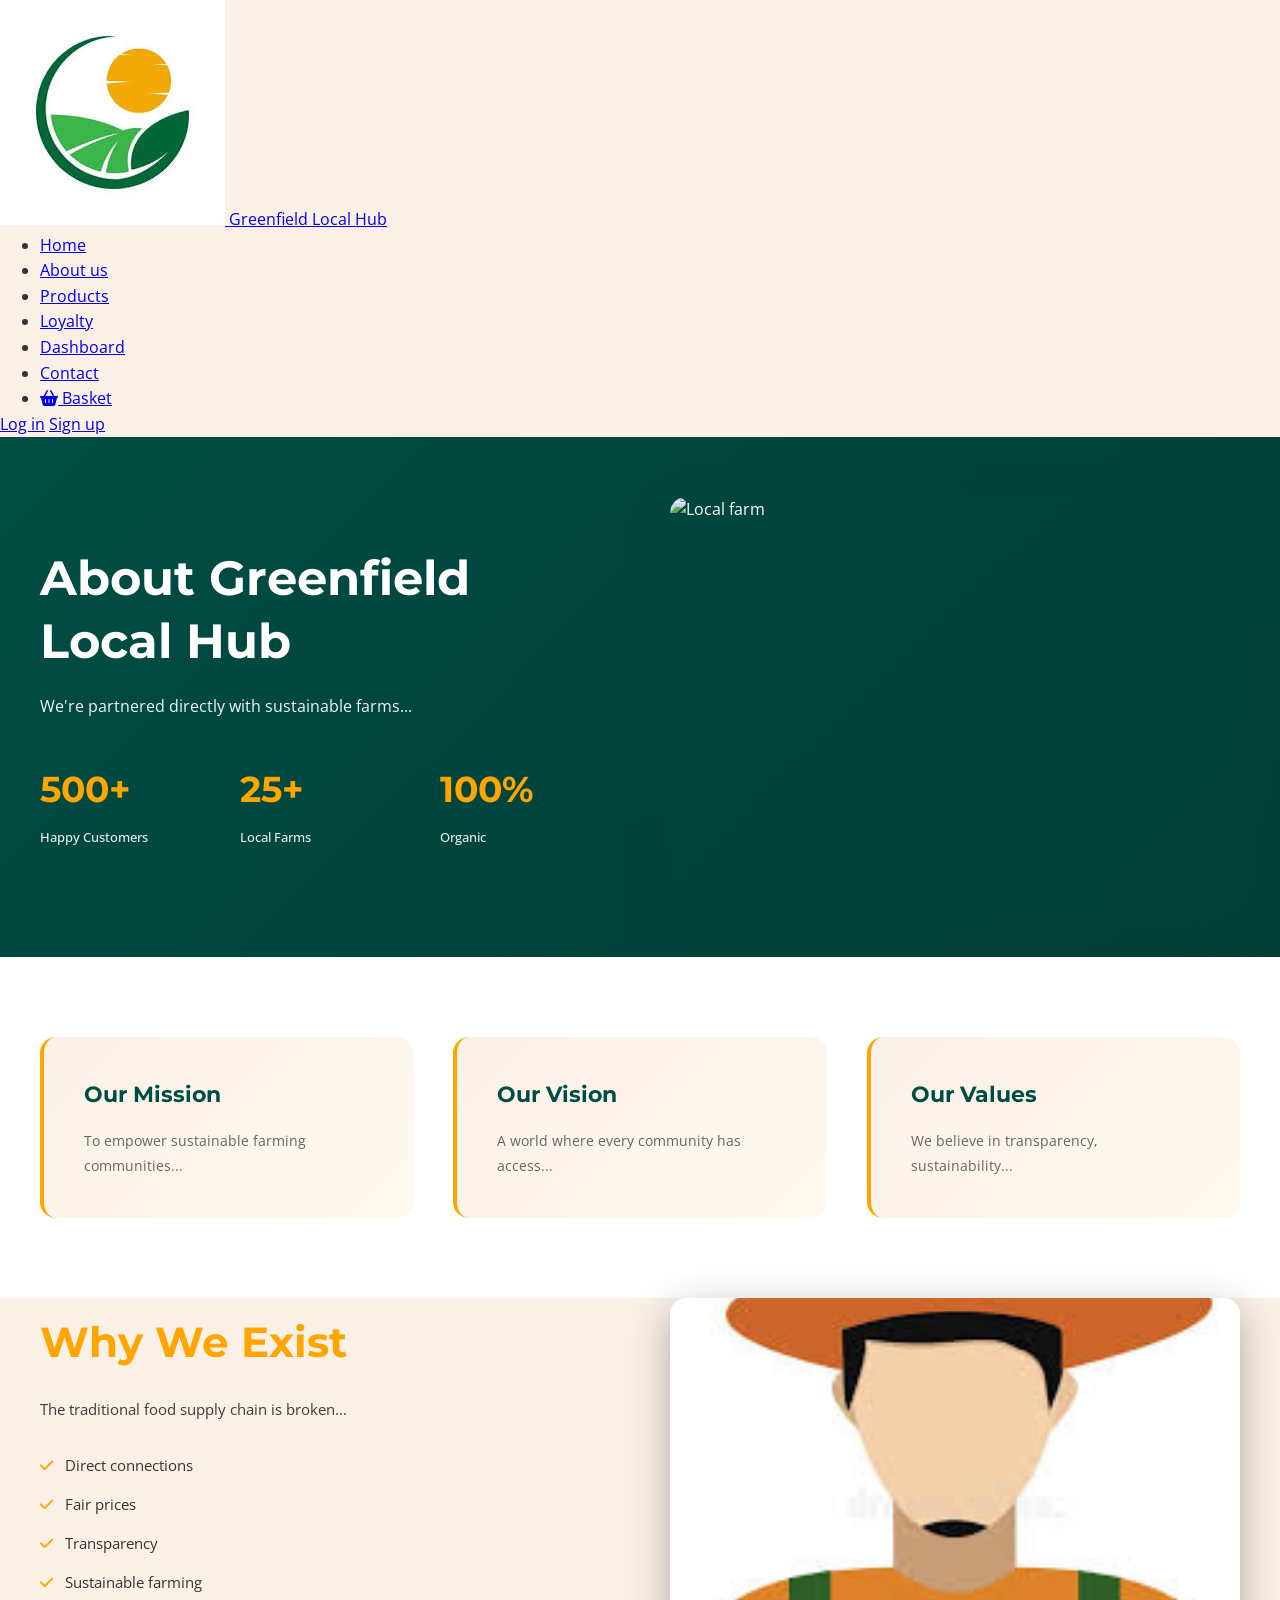
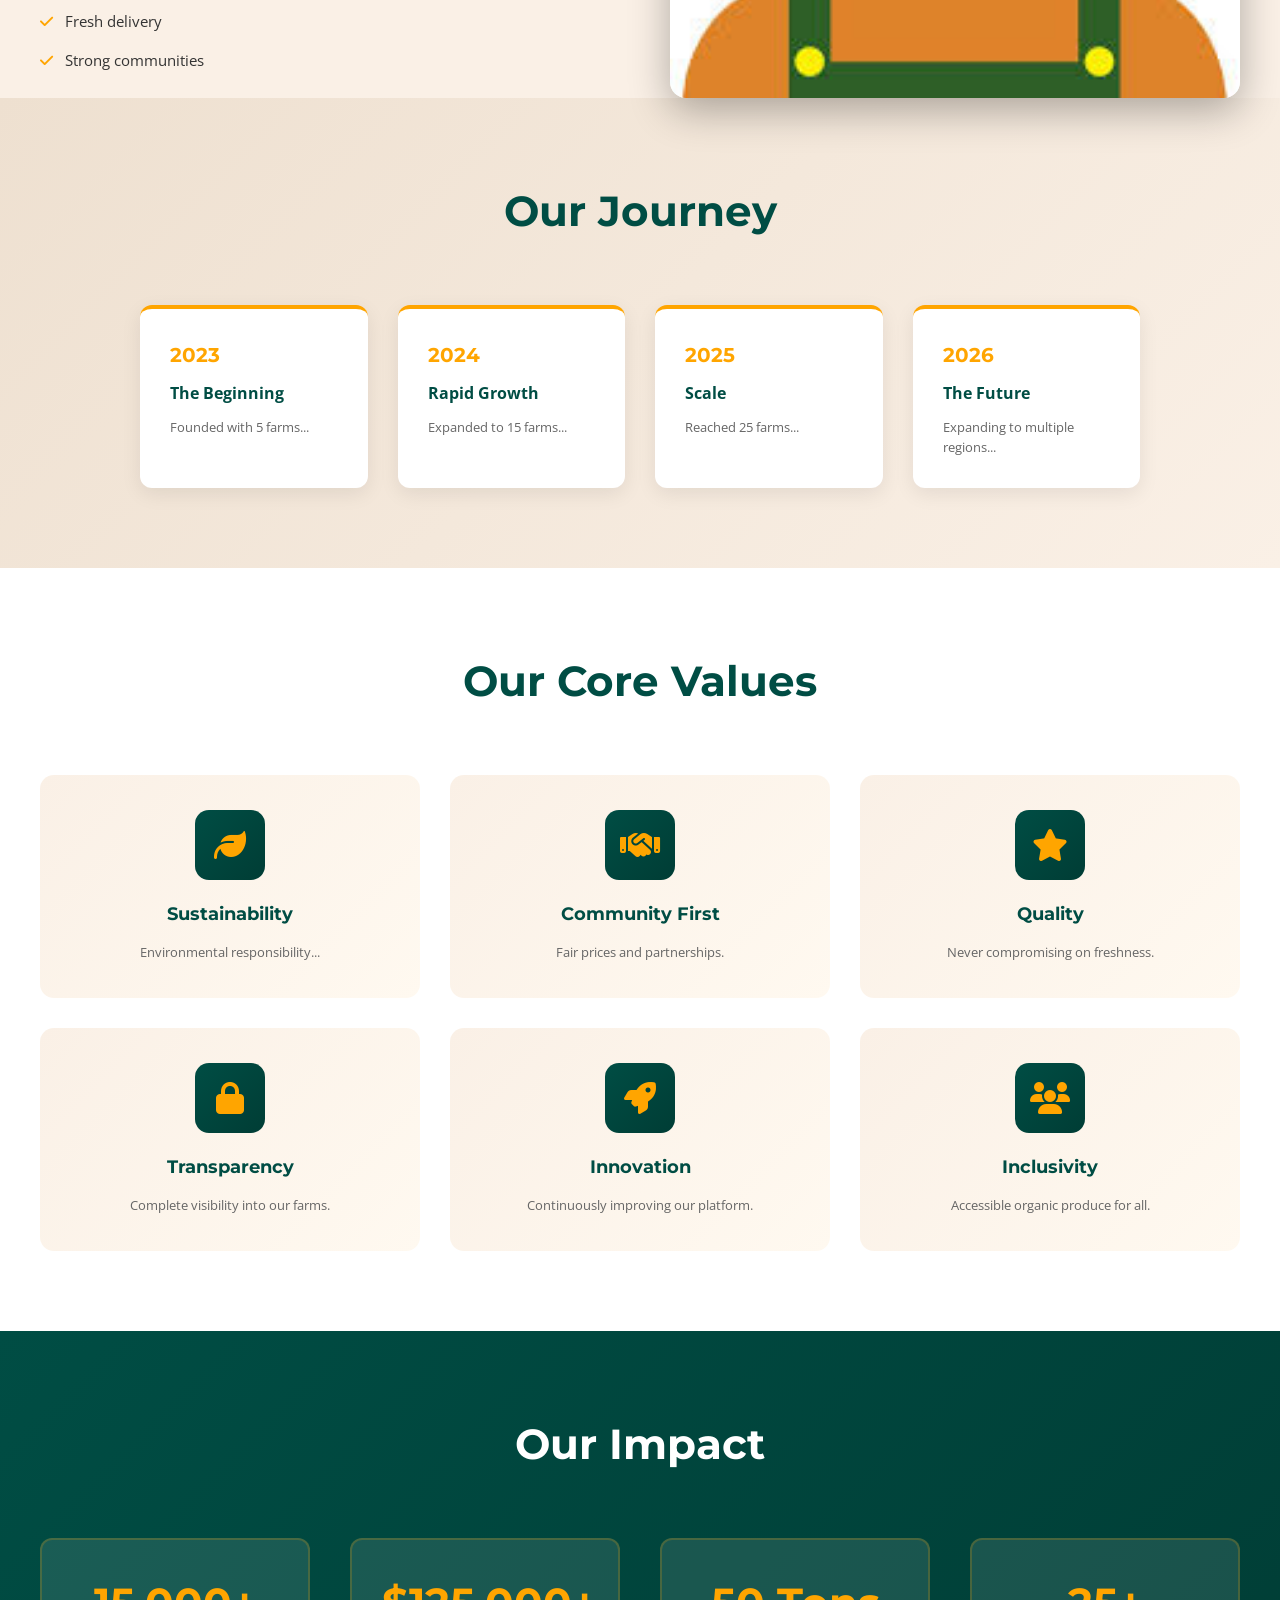
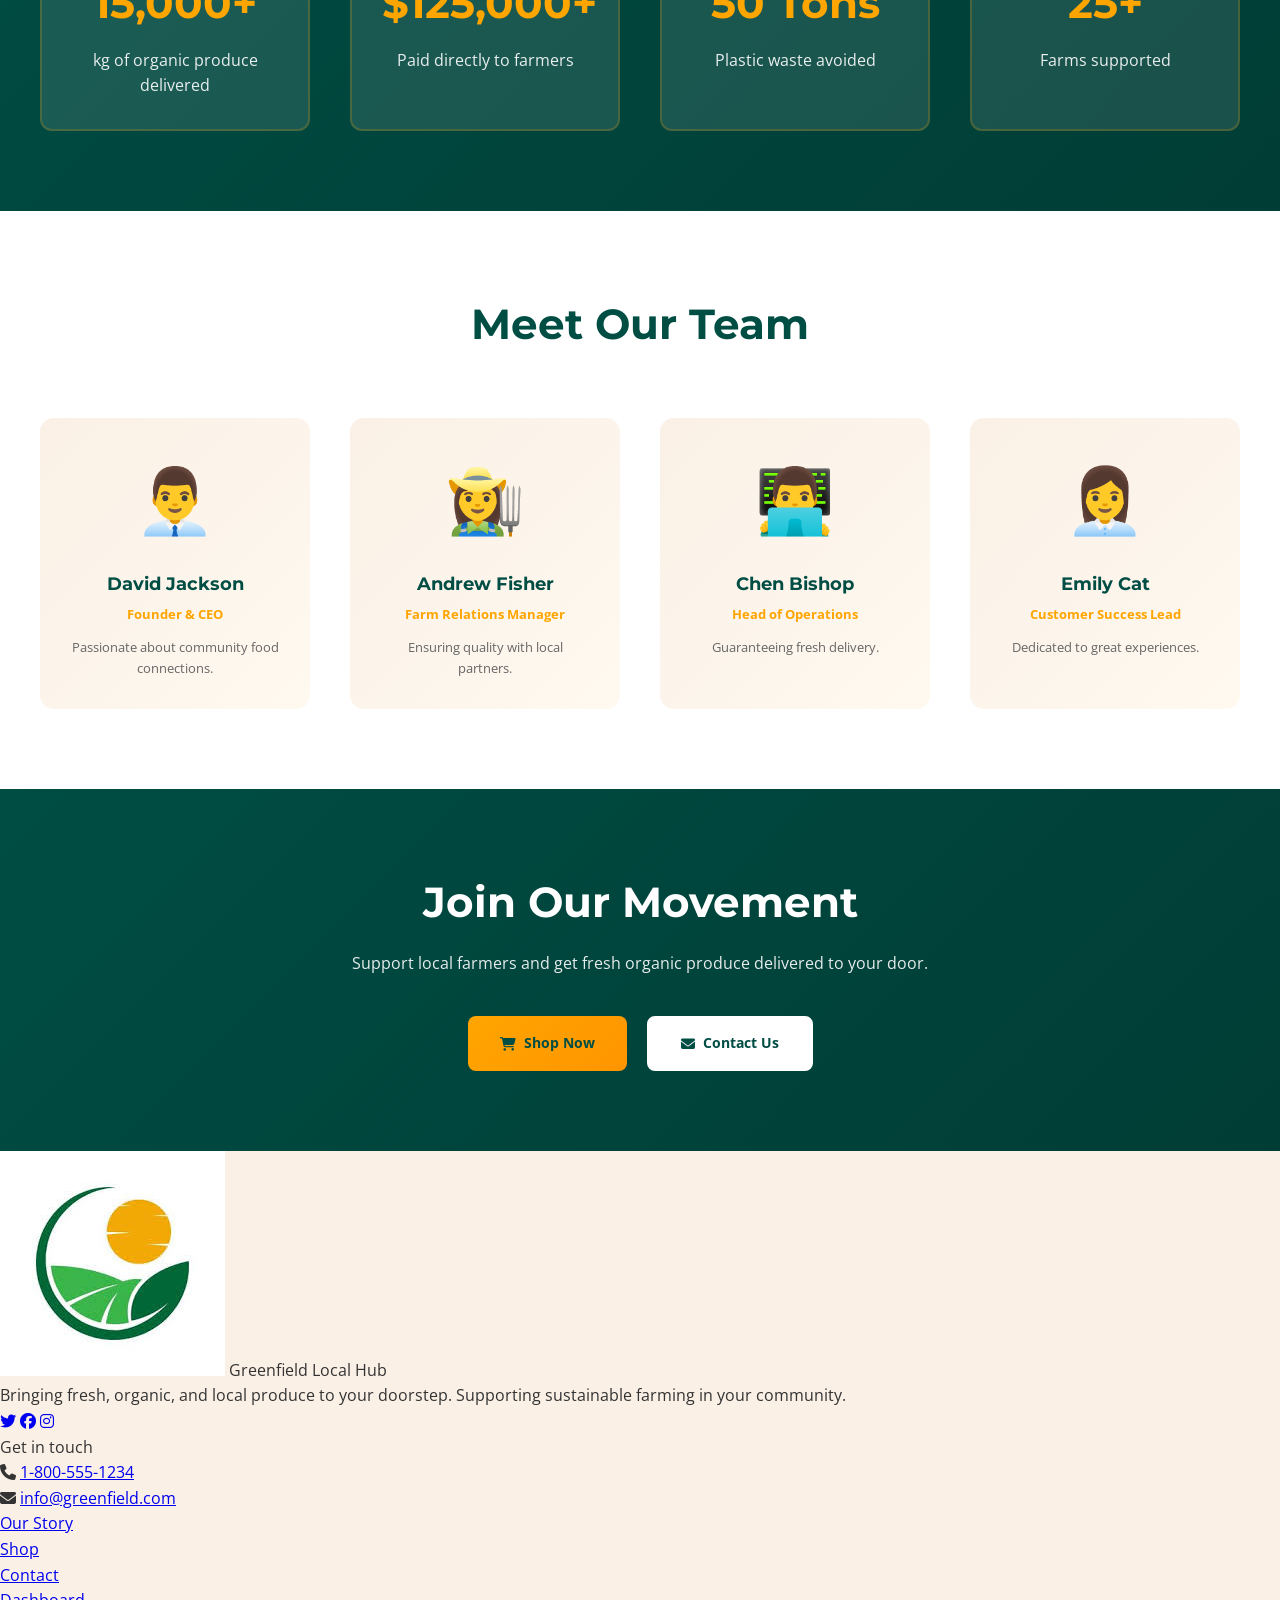
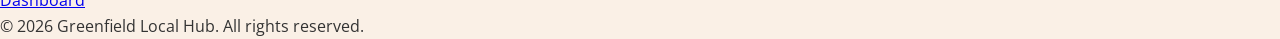
==== Greenfield/about.html @ 387bb8f7 "added comments" ====
<!DOCTYPE html>
<html lang="en">
<head>
  <meta charset="UTF-8">
  <meta name="viewport" content="width=device-width, initial-scale=1.0">
  <title>About Us - Greenfield Local Hub</title>
  <link href="https://fonts.googleapis.com/css2?family=Montserrat:wght@700&family=Open+Sans&display=swap" rel="stylesheet">
  <link rel="stylesheet" href="https://cdnjs.cloudflare.com/ajax/libs/font-awesome/6.5.0/css/all.min.css"/>
  <link rel="stylesheet" href="about.css">
</head>
<body>


<header class="gf-header-navbar">
  <a href="index.html" class="gf-header-home-link">
    <div class="gf-header-left">
      <img src="images.jpg" alt="Greenfield Local Hub Logo" class="gf-header-logo">
      <span class="gf-header-brand">Greenfield Local Hub</span>
    </div>
  </a>

  <nav class="gf-nav">
    <ul class="gf-header-links">
      <li><a href="index.html">Home</a></li>
      <li><a href="about.html" class="gf-active">About us</a></li>
      <li><a href="products.php">Products</a></li>
      <li><a href="loyalty.html">Loyalty</a></li>
      <li><a href="dashboard.php">Dashboard</a></li>
      <li><a href="contact.php">Contact</a></li>
      <li><a href="checkout.php"><i class="fas fa-shopping-basket"></i> Basket</a></li>
    </ul>
  </nav>

  <div class="gf-auth-box">
    <a href="login.php">Log in</a>
    <a href="register.php">Sign up</a>
  </div>
</header>

<main>

  
  <section class="gf-about-hero">
    <div class="gf-about-hero-container">

      <div class="gf-about-hero-left">
        <h1>About Greenfield Local Hub</h1>
        <p>We're partnered directly with sustainable farms...</p>

        <div class="gf-about-hero-stats">
          <div class="gf-about-stat">
            <h3>500+</h3>
            <p>Happy Customers</p>
          </div>

          <div class="gf-about-stat">
            <h3>25+</h3>
            <p>Local Farms</p>
          </div>

          <div class="gf-about-stat">
            <h3>100%</h3>
            <p>Organic</p>
          </div>
        </div>
      </div>

      <img src="farm-hero.jpg" alt="Local farm" class="gf-about-hero-img">
    </div>
  </section>

  
  <section class="gf-about-mvv-section">
    <div class="gf-about-mvv-container">

      <div class="gf-about-mvv-card">
        <h2>Our Mission</h2>
        <p>To empower sustainable farming communities...</p>
      </div>

      <div class="gf-about-mvv-card">
        <h2>Our Vision</h2>
        <p>A world where every community has access...</p>
      </div>

      <div class="gf-about-mvv-card">
        <h2>Our Values</h2>
        <p>We believe in transparency, sustainability...</p>
      </div>

    </div>
  </section>

  
  <section class="gf-about-why-section">
    <div class="gf-about-why-container">

      <div class="gf-about-why-left">
        <h2>Why We Exist</h2>
        <p>The traditional food supply chain is broken...</p>

        <ul class="gf-about-why-list">
          <li><i class="fas fa-check"></i> Direct connections</li>
          <li><i class="fas fa-check"></i> Fair prices</li>
          <li><i class="fas fa-check"></i> Transparency</li>
          <li><i class="fas fa-check"></i> Sustainable farming</li>
          <li><i class="fas fa-check"></i> Fresh delivery</li>
          <li><i class="fas fa-check"></i> Strong communities</li>
        </ul>
      </div>

      <img src="farmer.jpg" class="gf-about-why-img">
    </div>
  </section>

  
  <section class="gf-about-timeline-section">
    <div class="gf-about-timeline-container">
      <h2>Our Journey</h2>

      <div class="gf-about-timeline">
        <div class="gf-about-timeline-item">
          <span class="gf-about-year">2023</span>
          <h3>The Beginning</h3>
          <p>Founded with 5 farms...</p>
        </div>

        <div class="gf-about-timeline-item">
          <span class="gf-about-year">2024</span>
          <h3>Rapid Growth</h3>
          <p>Expanded to 15 farms...</p>
        </div>

        <div class="gf-about-timeline-item">
          <span class="gf-about-year">2025</span>
          <h3>Scale</h3>
          <p>Reached 25 farms...</p>
        </div>

        <div class="gf-about-timeline-item">
          <span class="gf-about-year">2026</span>
          <h3>The Future</h3>
          <p>Expanding to multiple regions...</p>
        </div>
      </div>
    </div>
  </section>

  
  <section class="gf-about-values-section">
    <div class="gf-about-values-container">
      <h2>Our Core Values</h2>

      <div class="gf-about-values-grid">

        <div class="gf-about-value-card">
          <i class="fas fa-leaf"></i>
          <h3>Sustainability</h3>
          <p>Environmental responsibility...</p>
        </div>

        <div class="gf-about-value-card">
          <i class="fas fa-handshake"></i>
          <h3>Community First</h3>
          <p>Fair prices and partnerships.</p>
        </div>

        <div class="gf-about-value-card">
          <i class="fas fa-star"></i>
          <h3>Quality</h3>
          <p>Never compromising on freshness.</p>
        </div>

        <div class="gf-about-value-card">
          <i class="fas fa-lock"></i>
          <h3>Transparency</h3>
          <p>Complete visibility into our farms.</p>
        </div>

        <div class="gf-about-value-card">
          <i class="fas fa-rocket"></i>
          <h3>Innovation</h3>
          <p>Continuously improving our platform.</p>
        </div>

        <div class="gf-about-value-card">
          <i class="fas fa-users"></i>
          <h3>Inclusivity</h3>
          <p>Accessible organic produce for all.</p>
        </div>

      </div>
    </div>
  </section>

  
  <section class="gf-about-impact-section">
    <div class="gf-about-impact-container">
      <h2>Our Impact</h2>

      <div class="gf-about-impact-grid">

        <div class="gf-about-impact-card">
          <div class="gf-about-impact-number">15,000+</div>
          <p>kg of organic produce delivered</p>
        </div>

        <div class="gf-about-impact-card">
          <div class="gf-about-impact-number">$125,000+</div>
          <p>Paid directly to farmers</p>
        </div>

        <div class="gf-about-impact-card">
          <div class="gf-about-impact-number">50 Tons</div>
          <p>Plastic waste avoided</p>
        </div>

        <div class="gf-about-impact-card">
          <div class="gf-about-impact-number">25+</div>
          <p>Farms supported</p>
        </div>

      </div>
    </div>
  </section>

  
  <section class="gf-about-team-section">
    <div class="gf-about-team-container">
      <h2>Meet Our Team</h2>

      <div class="gf-about-team-grid">

        <div class="gf-about-team-member">
          <div class="gf-about-avatar">👨‍💼</div>
          <h3>David Jackson</h3>
          <p class="gf-about-role">Founder & CEO</p>
          <p class="gf-about-bio">Passionate about community food connections.</p>
        </div>

        <div class="gf-about-team-member">
          <div class="gf-about-avatar">👩‍🌾</div>
          <h3>Andrew Fisher</h3>
          <p class="gf-about-role">Farm Relations Manager</p>
          <p class="gf-about-bio">Ensuring quality with local partners.</p>
        </div>

        <div class="gf-about-team-member">
          <div class="gf-about-avatar">👨‍💻</div>
          <h3>Chen Bishop</h3>
          <p class="gf-about-role">Head of Operations</p>
          <p class="gf-about-bio">Guaranteeing fresh delivery.</p>
        </div>

        <div class="gf-about-team-member">
          <div class="gf-about-avatar">👩‍💼</div>
          <h3>Emily Cat</h3>
          <p class="gf-about-role">Customer Success Lead</p>
          <p class="gf-about-bio">Dedicated to great experiences.</p>
        </div>

      </div>
    </div>
  </section>

  
  <section class="gf-about-cta-section">
    <div class="gf-about-cta-container">
      <h2>Join Our Movement</h2>
      <p>Support local farmers and get fresh organic produce delivered to your door.</p>

      <div class="gf-about-cta-buttons">
        <a href="products.php" class="btn btn-primary">
          <i class="fas fa-shopping-cart"></i> Shop Now
        </a>

        <a href="contact.php" class="btn btn-secondary">
          <i class="fas fa-envelope"></i> Contact Us
        </a>
      </div>
    </div>
  </section>
</main>

    <footer class="gf-footer">
      <div class="gf-footer-main">
        <div class="gf-footer-logo-col">
          <img src="images.jpg" alt="Greenfield Logo" class="gf-footer-logo">
          <span class="gf-footer-brand">Greenfield Local Hub</span>
        </div>
        <div class="gf-footer-info">
          <p class="gf-footer-desc">Bringing fresh, organic, and local produce to your doorstep. Supporting sustainable farming in your community.</p>
          <div class="gf-footer-social">
            <a href="#" title="Follow on Twitter"><i class="fab fa-twitter"></i></a>
            <a href="#" title="Like on Facebook"><i class="fab fa-facebook"></i></a>
            <a href="#" title="Follow on Instagram"><i class="fab fa-instagram"></i></a>
          </div>
        </div>
        <div class="gf-footer-mid-col">
          <div class="gf-contact-title">Get in touch</div>
          <div class="gf-contact-row"><i class="fas fa-phone"></i> <a class="gf-footer-link" href="tel:18005551234">1-800-555-1234</a></div>
          <div class="gf-contact-row"><i class="fas fa-envelope"></i> <a class="gf-footer-link" href="mailto:info@greenfield.com">info@greenfield.com</a></div>
        </div>
        <div class="gf-footer-col">
          <ul>
            <li><a href="about.html">Our Story</a></li>
            <li><a href="products.html">Shop</a></li>
            <li><a href="contact.html">Contact</a></li>
            <li><a href="dashboard.html">Dashboard</a></li>
          </ul>
        </div>
      </div>
      <div class="gf-footer-bar">
        &copy; 2026 Greenfield Local Hub. All rights reserved.
      </div>
    </footer>
  </main>
</body>
</html>
---- Greenfield/about.css ----
/* Main About Page color variables */
:root {
  --gf-about-primary: #004D44;
  --gf-about-secondary: #FFA500;
  --gf-about-light: #FAF0E6;
  --gf-about-border: #E8E8E8;
  --gf-about-text: #333;
  --gf-about-text-light: #666;
  --gf-about-transition: 0.3s ease;
}

/* Global reset for spacing + box model */
* {
  margin: 0;
  padding: 0;
  box-sizing: border-box;
}

/* Base body styling for About page */
body {
  font-family: 'Open Sans', sans-serif;
  background: var(--gf-about-light);
  color: var(--gf-about-text);
  line-height: 1.6;
}

/* Global header (kept original, not renamed) */
.header-navbar {
  background: var(--gf-about-light);
  display: flex;
  align-items: center;
  justify-content: space-between;
  padding: 12px 36px;
  font-size: 1em;
  position: sticky;
  top: 0;
  z-index: 1030;
  box-shadow: 0 1.5px 9px 0 rgba(0,0,0,0.06);
  min-height: 60px;
}

.header-left {
  display: flex;
  align-items: center;
  gap: 10px;
}

.header-logo {
  height: 32px;
  width: auto;
  flex-shrink: 0;
}

.header-brand {
  font-size: 0.95em;
  font-weight: 600;
  color: var(--gf-about-primary);
  letter-spacing: -0.5px;
  white-space: nowrap;
}

.header-home-link {
  text-decoration: none;
  display: flex;
  align-items: center;
  gap: 10px;
  flex-shrink: 0;
}

.header-home-link:focus {
  outline: 2px solid #fbae17;
}

nav {
  flex: 1;
  margin: 0 40px;
}

.header-links {
  display: flex;
  justify-content: center;
  gap: 30px;
  margin: 0;
  padding: 0;
  list-style: none;
  flex-wrap: nowrap;
}

.header-links li {
  white-space: nowrap;
}

.header-links a {
  color: var(--gf-about-primary);
  text-decoration: none;
  font-weight: 400;
  font-size: 0.9em;
  padding: 3px 0;
  transition: color 0.15s;
}

.header-links a:hover,
.header-links a:focus {
  color: #007960;
}

.header-links a.active {
  font-weight: 500;
  color: #006c58;
}

.header-auth {
  display: flex;
  gap: 25px;
  flex-shrink: 0;
  align-items: center;
}

.header-auth a {
  color: var(--gf-about-primary);
  text-decoration: none;
  font-weight: 400;
  font-size: 0.9em;
  transition: color 0.18s;
  white-space: nowrap;
}

.header-auth a:hover,
.header-auth a:focus {
  color: #007960;
}

/* Header responsive adjustments */
@media (max-width: 1100px) {
  nav {
    margin: 0 20px;
  }
  .header-links {
    gap: 20px;
  }
}

@media (max-width: 900px) {
  .header-navbar {
    flex-wrap: wrap;
    padding: 12px 20px;
  }
  .header-home-link {
    order: 1;
    flex: 0 0 auto;
  }
  nav {
    order: 3;
    flex: 0 0 100%;
    margin: 12px 0;
  }
  .header-links {
    justify-content: flex-start;
    gap: 15px;
  }
  .header-auth {
    order: 2;
    flex: 1;
    justify-content: flex-end;
  }
}

@media (max-width: 650px) {
  .header-navbar {
    padding: 10px 15px;
  }
  .header-brand {
    font-size: 0.85em;
  }
  .header-links {
    gap: 10px;
    font-size: 0.85em;
  }
  .header-auth {
    gap: 12px;
    font-size: 0.85em;
  }
}

/* Hero section layout + intro content */
.gf-about-hero {
  background: linear-gradient(135deg, var(--gf-about-primary), #003d35);
  color: white;
  padding: 60px 40px;
}

/* Hero grid with text + image */
.gf-about-hero-container {
  max-width: 1400px;
  margin: 0 auto;
  display: grid;
  grid-template-columns: 1fr 1fr;
  gap: 60px;
  align-items: center;
}

/* Hero title styling */
.gf-about-hero-left h1 {
  font-family: 'Montserrat', sans-serif;
  font-size: 48px;
  font-weight: 700;
  margin-bottom: 20px;
  line-height: 1.3;
}

/* Hero description text */
.gf-about-hero-left > p {
  font-size: 16px;
  opacity: 0.95;
  margin-bottom: 40px;
  line-height: 1.8;
}

/* Stats grid under hero text */
.gf-about-hero-stats {
  display: grid;
  grid-template-columns: repeat(3, 1fr);
  gap: 30px;
}

/* Individual stat number */
.gf-about-stat h3 {
  font-family: 'Montserrat', sans-serif;
  font-size: 36px;
  font-weight: 700;
  color: var(--gf-about-secondary);
  margin-bottom: 8px;
}

/* Individual stat label */
.gf-about-stat p {
  font-size: 13px;
  opacity: 0.9;
  margin: 0;
  font-weight: 500;
}

/* Hero image styling */
.gf-about-hero-img {
  width: 100%;
  height: 400px;
  object-fit: cover;
  border-radius: 16px;
  box-shadow: 0 12px 40px rgba(0, 77, 68, 0.25);
}

/* MVV (Mission / Vision / Values) section wrapper */
.gf-about-mvv-section {
  background: white;
  padding: 80px 40px;
}

/* MVV responsive grid */
.gf-about-mvv-container {
  max-width: 1200px;
  margin: 0 auto;
  display: grid;
  grid-template-columns: repeat(auto-fit, minmax(320px, 1fr));
  gap: 40px;
}

/* MVV card styling */
.gf-about-mvv-card {
  background: linear-gradient(135deg, var(--gf-about-light), #FFF9F0);
  padding: 40px;
  border-radius: 16px;
  border-left: 4px solid var(--gf-about-secondary);
  transition: all var(--gf-about-transition);
}

/* MVV hover elevation */
.gf-about-mvv-card:hover {
  transform: translateY(-8px);
  box-shadow: 0 12px 32px rgba(0, 77, 68, 0.1);
}

/* MVV icon styling */
.gf-about-mvv-card i {
  font-size: 28px;
  color: var(--gf-about-primary);
  background: linear-gradient(135deg, var(--gf-about-primary), #003d35);
  width: 60px;
  height: 60px;
  border-radius: 12px;
  display: flex;
  align-items: center;
  justify-content: center;
  color: var(--gf-about-secondary);
  margin-bottom: 20px;
}

/* MVV card title */
.gf-about-mvv-card h2 {
  font-family: 'Montserrat', sans-serif;
  font-size: 22px;
  font-weight: 700;
  color: var(--gf-about-primary);
  margin-bottom: 15px;
}

/* MVV card text */
.gf-about-mvv-card p {
  font-size: 14px;
  color: var(--gf-about-text-light);
  line-height: 1.8;
  margin: 0;
}
/* Why section layout container */
.gf-about-why-container {
  max-width: 1200px;
  margin: 0 auto;
  display: grid;
  grid-template-columns: 1fr 1fr;
  gap: 60px;
  align-items: center;
}

/* Why section title styling */
.gf-about-why-left h2 {
  font-family: 'Montserrat', sans-serif;
  font-size: 42px;
  font-weight: 700;
  color: var(--gf-about-secondary);
  margin-bottom: 20px;
}

/* Why section intro paragraph */
.gf-about-why-left > p {
  font-size: 15px;
  line-height: 1.8;
  margin-bottom: 30px;
  opacity: 0.95;
}

/* Why section bullet list wrapper */
.gf-about-why-list {
  list-style: none;
  margin: 0;
  padding: 0;
}

/* Individual bullet row */
.gf-about-why-list li {
  font-size: 15px;
  margin-bottom: 15px;
  display: flex;
  align-items: center;
  gap: 12px;
}

/* Checkmark icon styling */
.gf-about-why-list i {
  color: var(--gf-about-secondary);
  font-weight: 700;
  flex-shrink: 0;
}

/* Why section image */
.gf-about-why-img {
  width: 100%;
  height: 400px;
  object-fit: cover;
  border-radius: 16px;
  box-shadow: 0 12px 40px rgba(0, 0, 0, 0.3);
}

/* Timeline section background + spacing */
.gf-about-timeline-section {
  background: linear-gradient(135deg, #EEE0D0, var(--gf-about-light));
  padding: 80px 40px;
}

/* Timeline container width + centering */
.gf-about-timeline-container {
  max-width: 1000px;
  margin: 0 auto;
}

/* Timeline section title */
.gf-about-timeline-container h2 {
  font-family: 'Montserrat', sans-serif;
  font-size: 42px;
  font-weight: 700;
  color: var(--gf-about-primary);
  text-align: center;
  margin-bottom: 60px;
}

/* Timeline grid layout */
.gf-about-timeline {
  display: grid;
  grid-template-columns: repeat(auto-fit, minmax(220px, 1fr));
  gap: 30px;
}

/* Individual timeline card */
.gf-about-timeline-item {
  background: white;
  padding: 30px;
  border-radius: 12px;
  box-shadow: 0 6px 20px rgba(0, 0, 0, 0.08);
  border-top: 4px solid var(--gf-about-secondary);
  transition: transform var(--gf-about-transition);
}

/* Timeline hover lift */
.gf-about-timeline-item:hover {
  transform: translateY(-5px);
}

/* Year label styling */
.gf-about-year {
  font-family: 'Montserrat', sans-serif;
  font-size: 20px;
  font-weight: 700;
  color: var(--gf-about-secondary);
}

/* Timeline card title */
.gf-about-timeline-item h3 {
  color: var(--gf-about-primary);
  margin: 10px 0;
  font-size: 16px;
}

/* Timeline card description */
.gf-about-timeline-item p {
  color: var(--gf-about-text-light);
  font-size: 13px;
  margin: 0;
}

/* Core values section wrapper */
.gf-about-values-section {
  background: white;
  padding: 80px 40px;
}

/* Core values container width */
.gf-about-values-container {
  max-width: 1200px;
  margin: 0 auto;
}

/* Core values section title */
.gf-about-values-container h2 {
  font-family: 'Montserrat', sans-serif;
  font-size: 42px;
  font-weight: 700;
  color: var(--gf-about-primary);
  text-align: center;
  margin-bottom: 60px;
}

/* Values grid layout */
.gf-about-values-grid {
  display: grid;
  grid-template-columns: repeat(auto-fit, minmax(300px, 1fr));
  gap: 30px;
}

/* Individual value card */
.gf-about-value-card {
  background: linear-gradient(135deg, var(--gf-about-light), #FFF9F0);
  padding: 35px 30px;
  border-radius: 14px;
  text-align: center;
  transition: all var(--gf-about-transition);
}

/* Value card hover elevation */
.gf-about-value-card:hover {
  transform: translateY(-8px);
  box-shadow: 0 12px 32px rgba(0, 77, 68, 0.15);
}

/* Value card icon */
.gf-about-value-card i {
  font-size: 32px;
  color: var(--gf-about-primary);
  background: linear-gradient(135deg, var(--gf-about-primary), #003d35);
  width: 70px;
  height: 70px;
  border-radius: 14px;
  display: flex;
  align-items: center;
  justify-content: center;
  color: var(--gf-about-secondary);
  margin: 0 auto 20px;
}

/* Value card title */
.gf-about-value-card h3 {
  font-family: 'Montserrat', sans-serif;
  font-size: 18px;
  font-weight: 700;
  color: var(--gf-about-primary);
  margin-bottom: 12px;
}

/* Value card description */
.gf-about-value-card p {
  font-size: 13px;
  color: var(--gf-about-text-light);
  line-height: 1.7;
}

/* Impact section background + layout */
.gf-about-impact-section {
  background: linear-gradient(135deg, var(--gf-about-primary), #003d35);
  color: white;
  padding: 80px 40px;
  text-align: center;
}

/* Impact container width */
.gf-about-impact-container {
  max-width: 1200px;
  margin: 0 auto;
}

/* Impact section title */
.gf-about-impact-container h2 {
  font-family: 'Montserrat', sans-serif;
  font-size: 42px;
  font-weight: 700;
  margin-bottom: 60px;
}

/* Impact stats grid */
.gf-about-impact-grid {
  display: grid;
  grid-template-columns: repeat(auto-fit, minmax(250px, 1fr));
  gap: 40px;
}

/* Individual impact card */
.gf-about-impact-card {
  padding: 30px;
  background: rgba(255, 255, 255, 0.1);
  border-radius: 12px;
  border: 2px solid rgba(255, 165, 0, 0.2);
  transition: all var(--gf-about-transition);
}

/* Impact card hover effect */
.gf-about-impact-card:hover {
  background: rgba(255, 255, 255, 0.15);
  transform: translateY(-5px);
}

/* Impact number styling */
.gf-about-impact-number {
  font-family: 'Montserrat', sans-serif;
  font-size: 42px;
  font-weight: 700;
  color: var(--gf-about-secondary);
  margin-bottom: 10px;
}

/* Impact card description */
.gf-about-impact-card p {
  margin: 0;
  opacity: 0.9;
}

/* Team section wrapper */
.gf-about-team-section {
  background: white;
  padding: 80px 40px;
}

/* Team container width */
.gf-about-team-container {
  max-width: 1200px;
  margin: 0 auto;
}

/* Team section title */
.gf-about-team-container h2 {
  font-family: 'Montserrat', sans-serif;
  font-size: 42px;
  font-weight: 700;
  color: var(--gf-about-primary);
  text-align: center;
  margin-bottom: 60px;
}

/* Team grid layout */
.gf-about-team-grid {
  display: grid;
  grid-template-columns: repeat(auto-fit, minmax(250px, 1fr));
  gap: 40px;
}

/* Individual team member card */
.gf-about-team-member {
  background: linear-gradient(135deg, var(--gf-about-light), #FFF9F0);
  padding: 30px;
  border-radius: 14px;
  text-align: center;
  transition: all var(--gf-about-transition);
}

/* Team card hover elevation */
.gf-about-team-member:hover {
  transform: translateY(-8px);
  box-shadow: 0 12px 32px rgba(0, 77, 68, 0.15);
}

/* Team avatar icon */
.gf-about-avatar {
  font-size: 64px;
  margin-bottom: 20px;
}

/* Team member name */
.gf-about-team-member h3 {
  font-family: 'Montserrat', sans-serif;
  font-size: 18px;
  font-weight: 700;
  color: var(--gf-about-primary);
  margin-bottom: 5px;
}

/* Team role label */
.gf-about-role {
  font-size: 13px;
  color: var(--gf-about-secondary);
  font-weight: 700;
  margin-bottom: 12px;
}

/* Team bio text */
.gf-about-bio {
  font-size: 13px;
  color: var(--gf-about-text-light);
  line-height: 1.6;
}
/* CTA section background + spacing */
.gf-about-cta-section {
  background: linear-gradient(135deg, var(--gf-about-primary), #003d35);
  color: white;
  padding: 80px 40px;
  text-align: center;
}

/* CTA container width + centering */
.gf-about-cta-container {
  max-width: 800px;
  margin: 0 auto;
}

/* CTA title styling */
.gf-about-cta-container h2 {
  font-family: 'Montserrat', sans-serif;
  font-size: 42px;
  font-weight: 700;
  margin-bottom: 15px;
}

/* CTA description text */
.gf-about-cta-container p {
  font-size: 16px;
  margin-bottom: 40px;
  opacity: 0.9;
}

/* CTA button layout */
.gf-about-cta-buttons {
  display: flex;
  gap: 20px;
  justify-content: center;
  flex-wrap: wrap;
}

/* Base button styling */
.btn {
  padding: 14px 32px;
  border-radius: 8px;
  font-weight: 700;
  text-decoration: none;
  border: none;
  cursor: pointer;
  font-size: 14px;
  display: inline-flex;
  align-items: center;
  gap: 8px;
  transition: all var(--gf-about-transition);
}

/* Primary CTA button */
.btn-primary {
  background: linear-gradient(135deg, var(--gf-about-secondary), #FF9500);
  color: var(--gf-about-primary);
}

/* Primary button hover lift */
.btn-primary:hover {
  transform: translateY(-3px);
  box-shadow: 0 6px 20px rgba(255, 165, 0, 0.3);
}

/* Secondary CTA button */
.btn-secondary {
  background: white;
  color: var(--gf-about-primary);
  border: 2px solid white;
}

/* Secondary button hover fade */
.btn-secondary:hover {
  background: rgba(255, 255, 255, 0.1);
  transform: translateY(-3px);
}

/* ===== FOOTER (GLOBAL — UNCHANGED) ===== */
/* Footer background + text color */
.footer {
  background: var(--gf-about-primary);
  color: #fff;
}

/* Footer main layout */
.footer-main {
  display: flex;
  justify-content: space-between;
  align-items: flex-start;
  padding: 20px 5vw 10px 5vw;
  gap: 22px;
  flex-wrap: wrap;
}

/* Footer logo + brand block */
.logo-col {
  display: flex;
  align-items: flex-start;
  gap: 13px;
  min-width: 190px;
  max-width: 290px;
}

/* Footer logo image */
.footer-logo {
  height: 32px;
  margin-top: 2px;
  flex-shrink: 0;
}

/* Footer brand text */
.footer-brand {
  display: block;
  font-weight: bold;
  font-size: 1.05em;
  margin-bottom: 2px;
  color: #fff;
}

/* Footer info text wrapper */
.footer-info {
  flex: 1;
}

/* Footer description text */
.footer-desc {
  margin: 0 0 7px 0;
  color: #fff;
  font-size: 0.97em;
  line-height: 1.5;
}

/* Social icon row */
.footer-social {
  display: flex;
  gap: 10px;
  margin-top: 6px;
}

/* Social icon buttons */
.footer-social a {
  display: flex;
  align-items: center;
  justify-content: center;
  width: 29px;
  height: 29px;
  background: #222;
  color: #fff;
  border-radius: 6px;
  font-size: 1.1em;
  transition: background 0.2s, color 0.2s;
  text-decoration: none;
}

/* Social icon hover color */
.footer-social a:hover,
.footer-social a:focus {
  background: var(--gf-about-secondary);
  color: var(--gf-about-primary);
}

/* Footer link groups */
.footer-links-group {
  display: flex;
  gap: 19px;
}

/* Footer list reset */
.footer-col ul {
  list-style: none;
  padding: 0;
  margin: 0;
}

/* Footer list spacing */
.footer-col ul li {
  margin-bottom: 4px;
}

/* Footer link styling */
.footer-col ul a {
  color: #fff;
  text-decoration: none;
  font-size: 0.97em;
  padding: 2.5px 0;
  transition: color 0.15s;
  display: inline-block;
}

/* Footer link hover highlight */
.footer-col ul a.active,
.footer-col ul a:hover,
.footer-col ul a:focus {
  color: var(--gf-about-secondary);
  font-weight: 600;
}

/* Middle column width */
.mid-col {
  min-width: 180px;
  max-width: 240px;
  margin-left: 18px;
  margin-right: 18px;
}

/* Footer section title */
.footer-mid-title {
  font-size: 1.08em;
  font-weight: 600;
  margin-bottom: 6px;
  color: var(--gf-about-secondary);
}

/* Footer contact row layout */
.footer-contact-row {
  display: flex;
  align-items: center;
  margin-bottom: 7px;
  font-size: 0.98em;
  gap: 7px;
}

/* Footer contact icons */
.footer-contact-row i {
  color: var(--gf-about-secondary);
}

/* Footer contact links */
.footer-link {
  color: #fff;
  text-decoration: none;
  transition: color 0.18s;
}

/* Footer contact link hover */
.footer-link:hover,
.footer-link:focus {
  color: var(--gf-about-secondary);
}

/* Footer bottom bar */
.footer-bar {
  background: var(--gf-about-secondary);
  color: #222;
  text-align: center;
  font-size: 0.99em;
  padding: 5px 0;
  letter-spacing: 0.03em;
  font-weight: 500;
}

/* Footer responsive stacking */
@media (max-width: 950px) {
  .footer-main {
    flex-direction: column;
    align-items: stretch;
  }
  .footer-links-group {
    flex-direction: row;
    gap: 14px;
  }
}

/* ===== RESPONSIVE ADJUSTMENTS FOR ABOUT PAGE ===== */
@media (max-width: 1024px) {
  .gf-about-hero-container,
  .gf-about-why-container {
    grid-template-columns: 1fr;
    gap: 40px;
  }

  .gf-about-hero-stats {
    grid-template-columns: repeat(3, 1fr);
  }

  .gf-about-timeline {
    grid-template-columns: 1fr 1fr;
  }
}

@media (max-width: 768px) {
  .gf-about-hero {
    padding: 50px 20px;
  }

  .gf-about-hero-left h1 {
    font-size: 32px;
  }

  .gf-about-hero-stats,
  .gf-about-timeline {
    grid-template-columns: 1fr;
  }

  .gf-about-hero-img,
  .gf-about-why-img {
    height: 250px;
  }

  section {
    padding: 50px 20px;
  }

  section h2 {
    font-size: 28px !important;
  }

  .gf-about-values-grid,
  .gf-about-team-grid,
  .gf-about-impact-grid {
    grid-template-columns: 1fr;
  }

  .gf-about-cta-buttons {
    flex-direction: column;
  }

  .btn {
    width: 100%;
    justify-content: center;
  }
}

@media (max-width: 480px) {
  .gf-about-hero-left h1 {
    font-size: 24px;
  }

  .gf-about-stat h3 {
    font-size: 28px;
  }

  .gf-about-why-list li {
    font-size: 13px;
  }
}
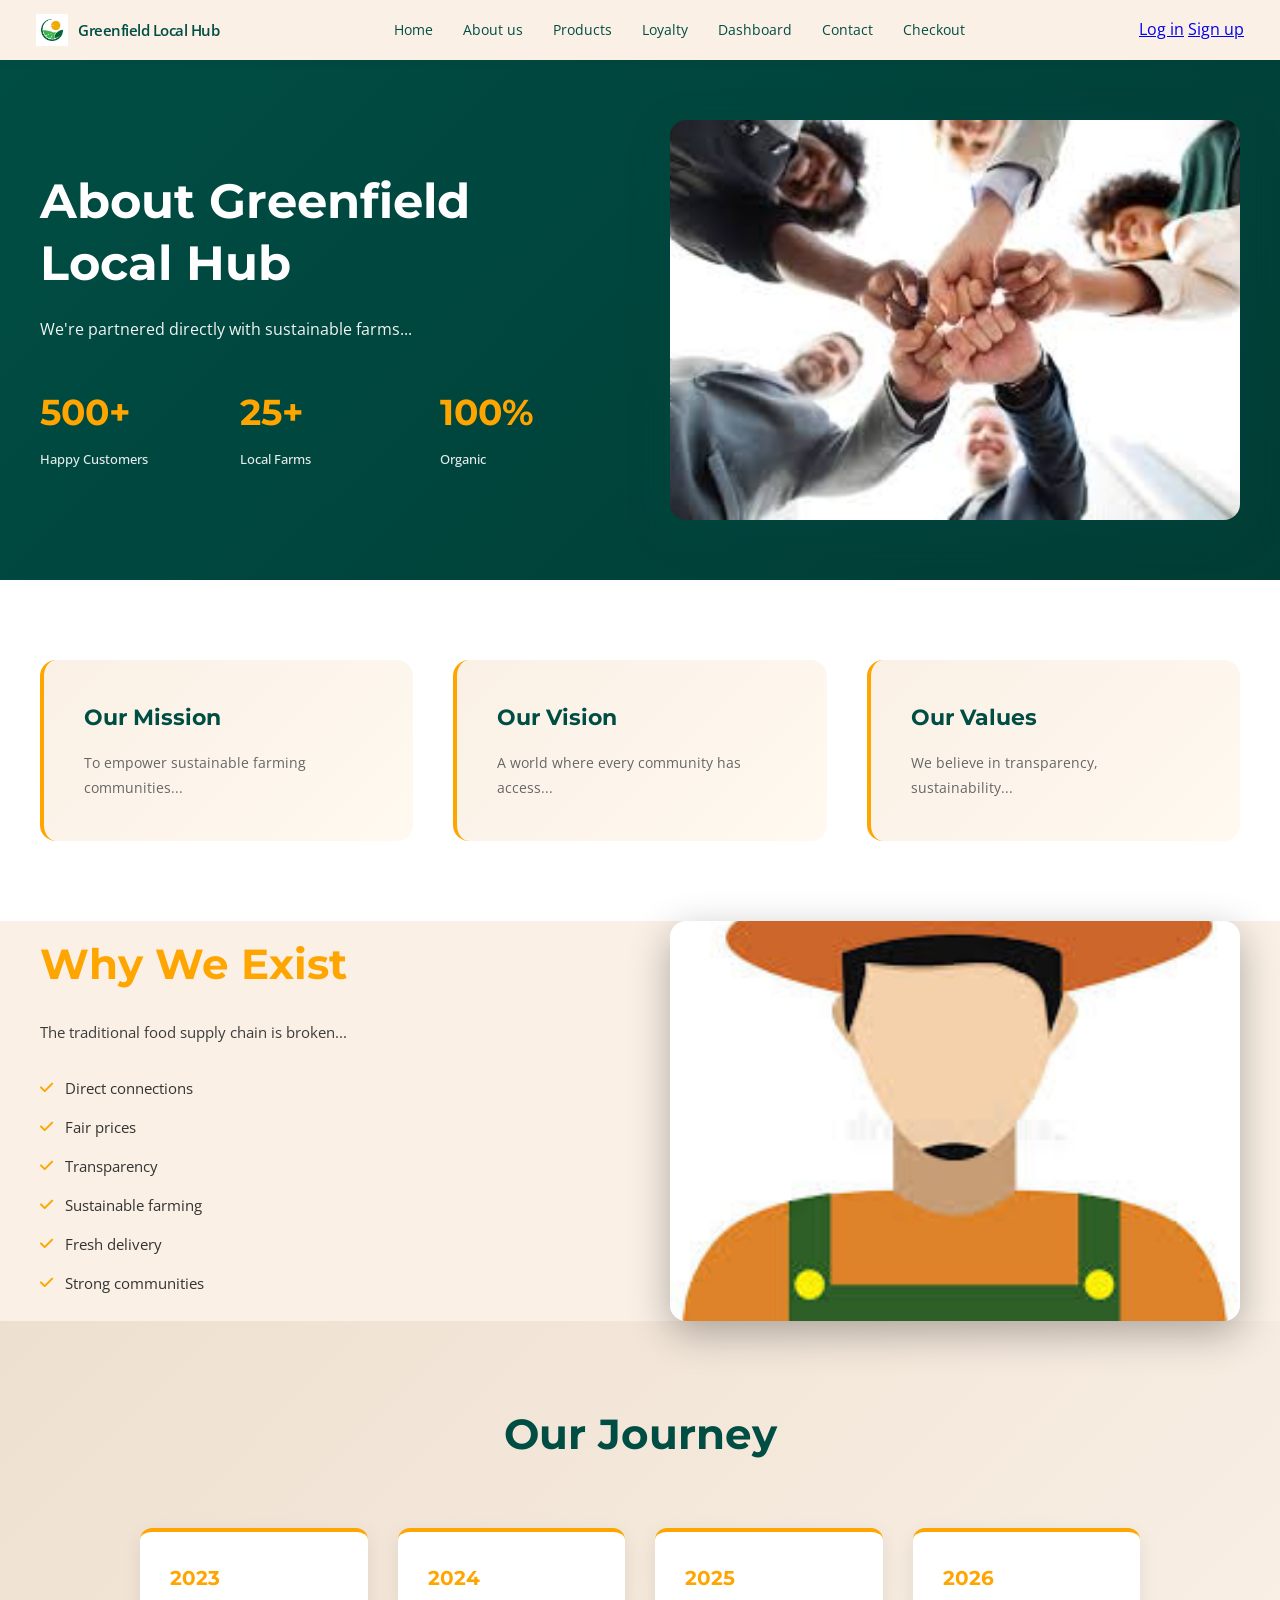
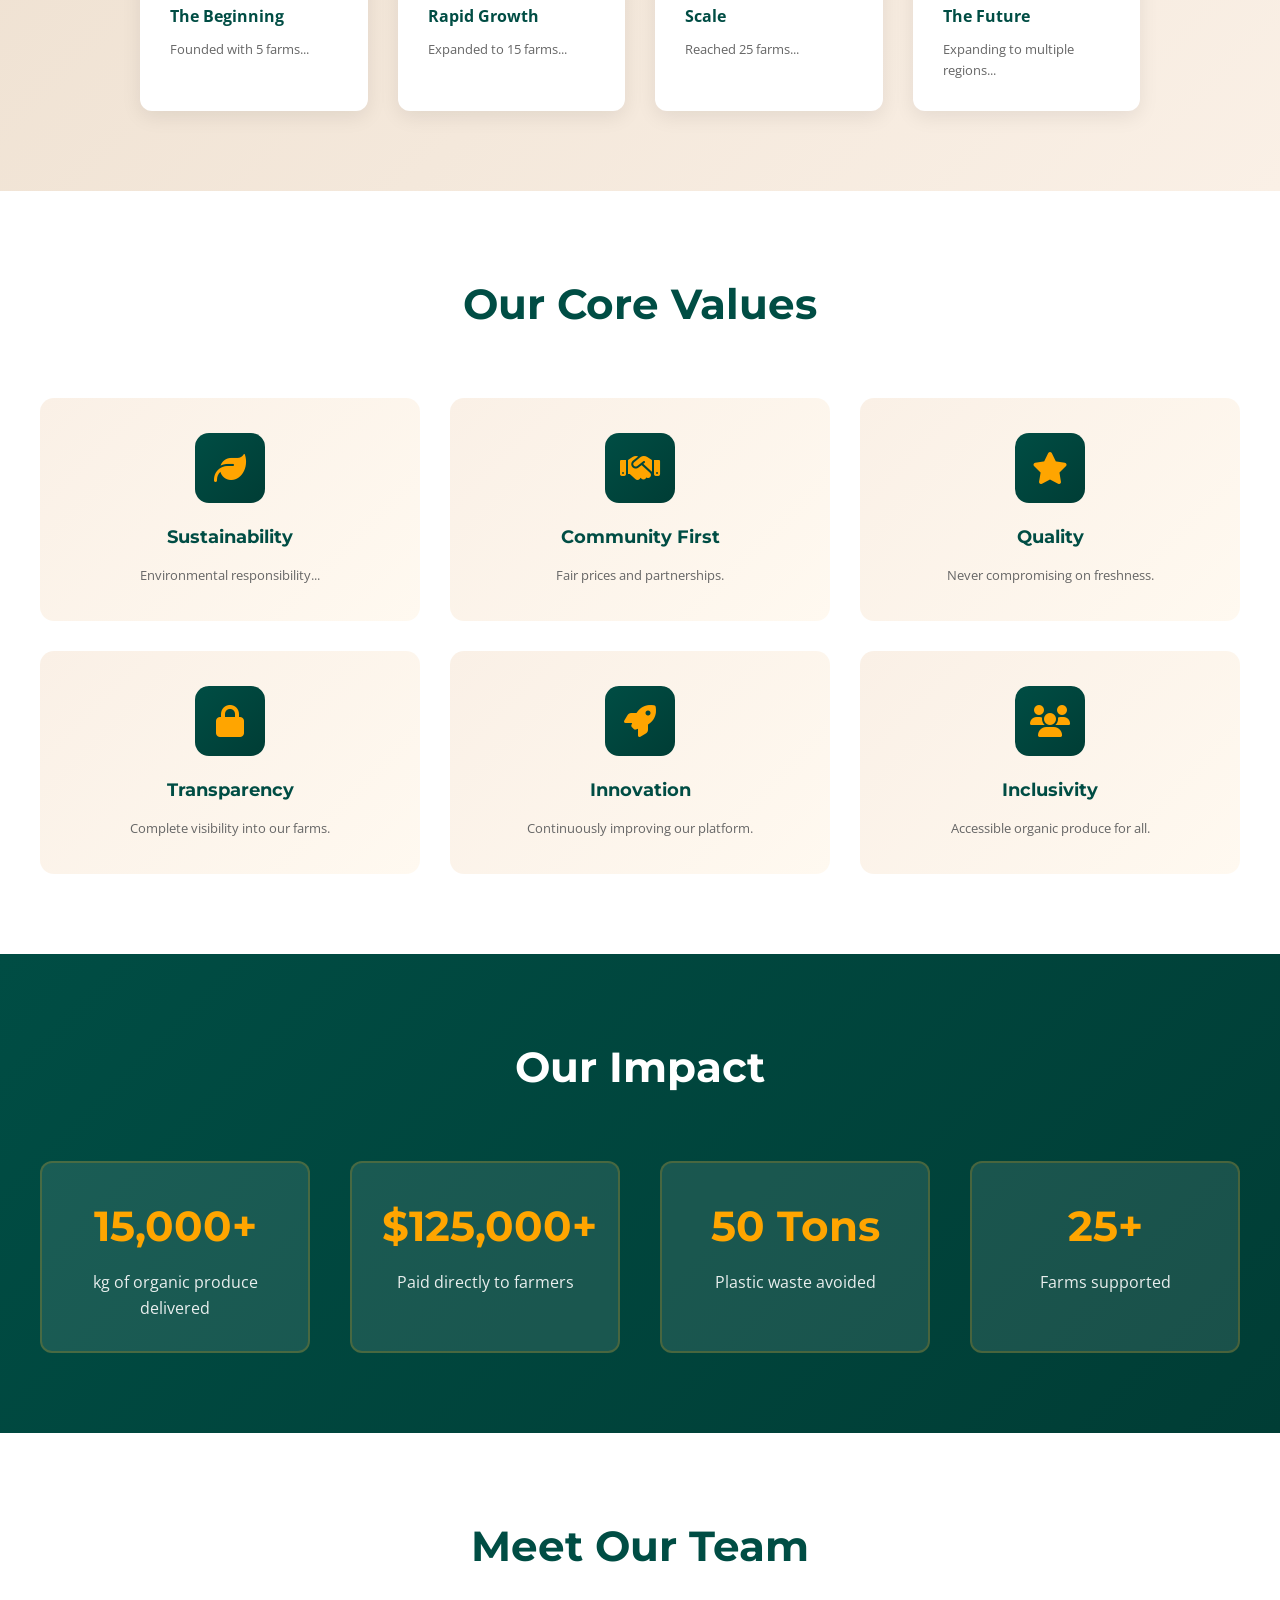
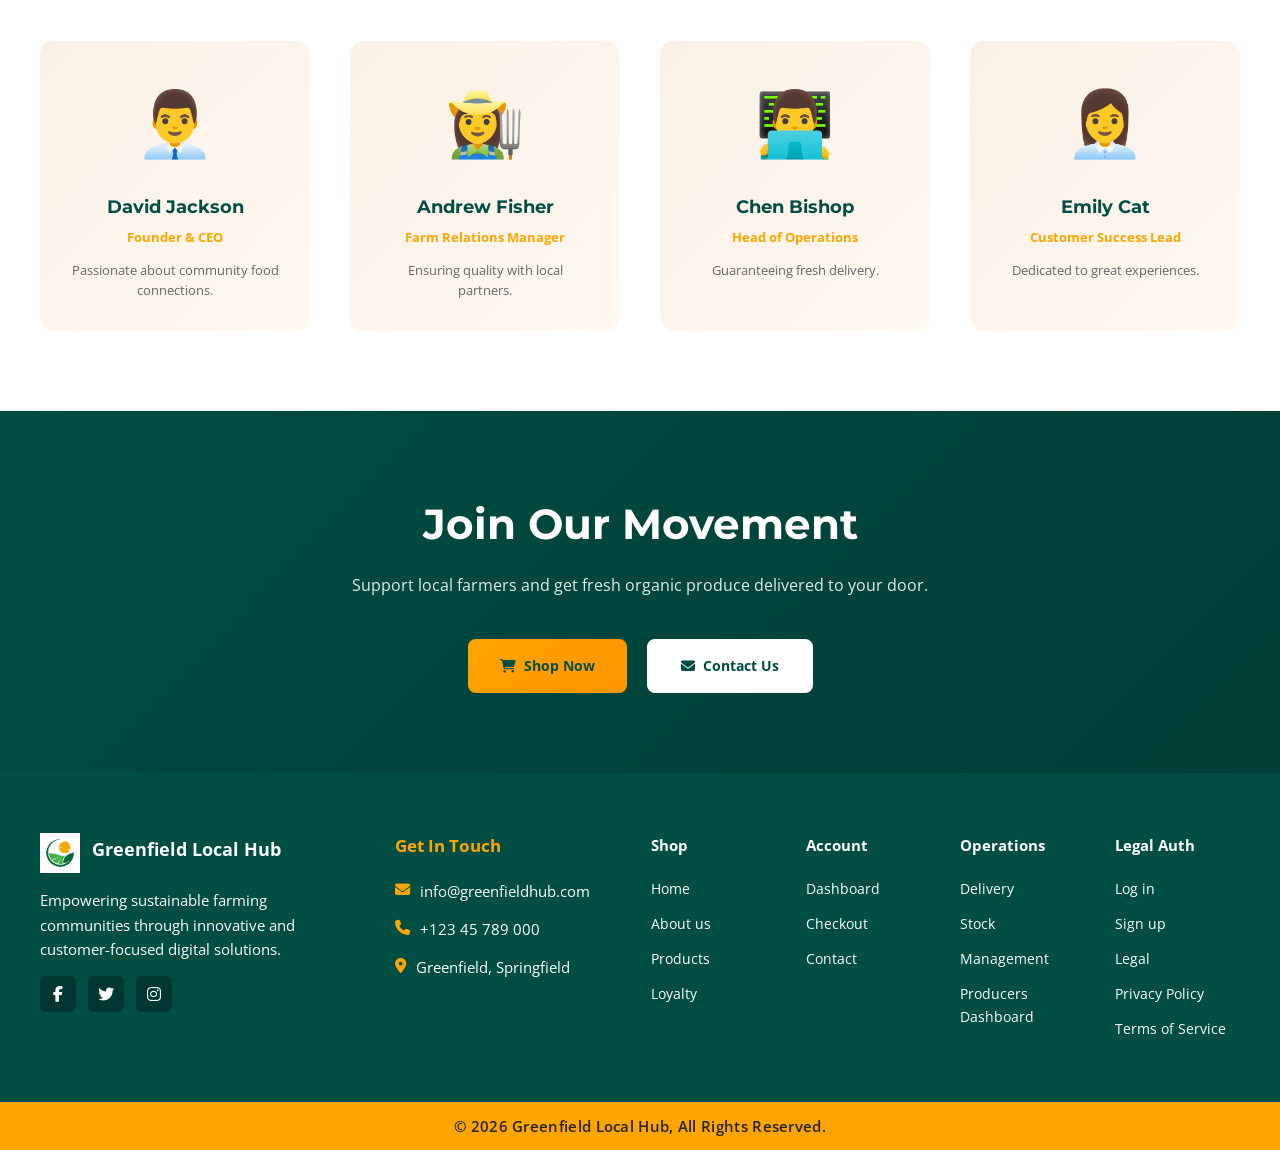
==== commit 1f62eead: "Add files via upload" ====
--- a/Greenfield/about.html
+++ b/Greenfield/about.html
@@ -1,45 +1,51 @@
 <!DOCTYPE html>
 <html lang="en">
 <head>
+  <!-- Character encoding -->
   <meta charset="UTF-8">
+  <!-- Responsive scaling on mobile -->
   <meta name="viewport" content="width=device-width, initial-scale=1.0">
-  <title>About Us - Greenfield Local Hub</title>
+  <!-- SEO description shown in search results -->
+  <meta name="description" content="Fresh organic produce from local farms delivered to your door. Support sustainable farming communities.">
+  <!-- Browser tab title -->
+  <title>Greenfield Local Hub - Fresh Organic Produce</title>
+  <!-- Google Fonts -->
   <link href="https://fonts.googleapis.com/css2?family=Montserrat:wght@700&family=Open+Sans&display=swap" rel="stylesheet">
+  <!-- Font Awesome -->
   <link rel="stylesheet" href="https://cdnjs.cloudflare.com/ajax/libs/font-awesome/6.5.0/css/all.min.css"/>
+  <!-- Main stylesheet for the home page -->
   <link rel="stylesheet" href="about.css">
 </head>
 <body>
 
-
-<header class="gf-header-navbar">
-  <a href="index.html" class="gf-header-home-link">
-    <div class="gf-header-left">
-      <img src="images.jpg" alt="Greenfield Local Hub Logo" class="gf-header-logo">
-      <span class="gf-header-brand">Greenfield Local Hub</span>
-    </div>
-  </a>
-
-  <nav class="gf-nav">
-    <ul class="gf-header-links">
-      <li><a href="index.html">Home</a></li>
-      <li><a href="about.html" class="gf-active">About us</a></li>
-      <li><a href="products.php">Products</a></li>
-      <li><a href="loyalty.html">Loyalty</a></li>
-      <li><a href="dashboard.php">Dashboard</a></li>
-      <li><a href="contact.php">Contact</a></li>
-      <li><a href="checkout.php"><i class="fas fa-shopping-basket"></i> Basket</a></li>
-    </ul>
-  </nav>
-
-  <div class="gf-auth-box">
-    <a href="login.php">Log in</a>
-    <a href="register.php">Sign up</a>
-  </div>
-</header>
+  <header class="gf-header-navbar" role="banner">
+    <a href="index.html" class="gf-header-home-link">
+      <div class="gf-header-left">
+        <img src="images.jpg" alt="Greenfield Local Hub Logo" class="gf-header-logo">
+        <span class="gf-header-brand">Greenfield Local Hub</span>
+      </div>
+    </a>
+
+    <nav class="gf-nav" aria-label="Primary">
+      <ul class="gf-header-links">
+        <li><a href="index.html">Home</a></li>
+        <li><a href="about.html">About us</a></li>
+        <li><a href="products.php">Products</a></li>
+        <li><a href="loyalty.html">Loyalty</a></li>
+        <li><a href="dashboard.php">Dashboard</a></li>
+        <li><a href="contact.php">Contact</a></li>
+        <li><a href="checkout.php" i>Checkout </a></li>
+      </ul>
+    </nav>
+
+    <div class="gf-header-auth">
+      <a href="login.php">Log in</a>
+      <a href="register.php">Sign up</a>
+    </div>
+  </header>
 
 <main>
 
-  
   <section class="gf-about-hero">
     <div class="gf-about-hero-container">
 
@@ -65,11 +71,10 @@
         </div>
       </div>
 
-      <img src="farm-hero.jpg" alt="Local farm" class="gf-about-hero-img">
-    </div>
-  </section>
-
-  
+      <img src="image2.jpg" alt="Local farm" class="gf-about-hero-img">
+    </div>
+  </section>
+
   <section class="gf-about-mvv-section">
     <div class="gf-about-mvv-container">
 
@@ -91,7 +96,6 @@
     </div>
   </section>
 
-  
   <section class="gf-about-why-section">
     <div class="gf-about-why-container">
 
@@ -113,7 +117,6 @@
     </div>
   </section>
 
-  
   <section class="gf-about-timeline-section">
     <div class="gf-about-timeline-container">
       <h2>Our Journey</h2>
@@ -146,7 +149,6 @@
     </div>
   </section>
 
-  
   <section class="gf-about-values-section">
     <div class="gf-about-values-container">
       <h2>Our Core Values</h2>
@@ -193,7 +195,6 @@
     </div>
   </section>
 
-  
   <section class="gf-about-impact-section">
     <div class="gf-about-impact-container">
       <h2>Our Impact</h2>
@@ -224,7 +225,6 @@
     </div>
   </section>
 
-  
   <section class="gf-about-team-section">
     <div class="gf-about-team-container">
       <h2>Meet Our Team</h2>
@@ -263,7 +263,6 @@
     </div>
   </section>
 
-  
   <section class="gf-about-cta-section">
     <div class="gf-about-cta-container">
       <h2>Join Our Movement</h2>
@@ -282,38 +281,90 @@
   </section>
 </main>
 
-    <footer class="gf-footer">
-      <div class="gf-footer-main">
-        <div class="gf-footer-logo-col">
-          <img src="images.jpg" alt="Greenfield Logo" class="gf-footer-logo">
-          <span class="gf-footer-brand">Greenfield Local Hub</span>
-        </div>
-        <div class="gf-footer-info">
-          <p class="gf-footer-desc">Bringing fresh, organic, and local produce to your doorstep. Supporting sustainable farming in your community.</p>
-          <div class="gf-footer-social">
-            <a href="#" title="Follow on Twitter"><i class="fab fa-twitter"></i></a>
-            <a href="#" title="Like on Facebook"><i class="fab fa-facebook"></i></a>
-            <a href="#" title="Follow on Instagram"><i class="fab fa-instagram"></i></a>
-          </div>
-        </div>
-        <div class="gf-footer-mid-col">
-          <div class="gf-contact-title">Get in touch</div>
-          <div class="gf-contact-row"><i class="fas fa-phone"></i> <a class="gf-footer-link" href="tel:18005551234">1-800-555-1234</a></div>
-          <div class="gf-contact-row"><i class="fas fa-envelope"></i> <a class="gf-footer-link" href="mailto:info@greenfield.com">info@greenfield.com</a></div>
-        </div>
-        <div class="gf-footer-col">
-          <ul>
-            <li><a href="about.html">Our Story</a></li>
-            <li><a href="products.html">Shop</a></li>
-            <li><a href="contact.html">Contact</a></li>
-            <li><a href="dashboard.html">Dashboard</a></li>
-          </ul>
-        </div>
-      </div>
-      <div class="gf-footer-bar">
-        &copy; 2026 Greenfield Local Hub. All rights reserved.
-      </div>
-    </footer>
-  </main>
+<footer class="gf-footer" role="contentinfo">
+  <div class="gf-footer-main">
+    
+    <!-- Left Column: Logo, Brand, Description, Social -->
+    <div class="gf-footer-logo-col">
+      <div>
+        <img src="images.jpg" alt="Greenfield Local Hub leaf logo" class="gf-footer-logo">
+        <span class="gf-footer-brand">Greenfield Local Hub</span>
+      </div>
+      <div class="gf-footer-info">
+        <p class="gf-footer-desc">Empowering sustainable farming communities through innovative and customer-focused digital solutions.</p>
+        <div class="gf-footer-social">
+          <a href="#" aria-label="Facebook"><i class="fab fa-facebook-f" aria-hidden="true"></i></a>
+          <a href="#" aria-label="Twitter"><i class="fab fa-twitter" aria-hidden="true"></i></a>
+          <a href="#" aria-label="Instagram"><i class="fab fa-instagram" aria-hidden="true"></i></a>
+        </div>
+      </div>
+    </div>
+
+    <!-- Middle Column: Get In Touch -->
+    <div class="gf-footer-mid-col">
+      <div class="gf-contact-title">Get In Touch</div>
+      <div class="gf-contact-row">
+        <i class="fas fa-envelope" aria-hidden="true"></i>
+        <a href="mailto:info@greenfieldhub.com" class="gf-footer-link">info@greenfieldhub.com</a>
+      </div>
+      <div class="gf-contact-row">
+        <i class="fas fa-phone" aria-hidden="true"></i>
+        <span class="gf-footer-link">+123 45 789 000</span>
+      </div>
+      <div class="gf-contact-row">
+        <i class="fas fa-location-dot" aria-hidden="true"></i>
+        <span class="gf-footer-link">Greenfield, Springfield</span>
+      </div>
+    </div>
+
+    <!-- Right Column: 4-Column Link Grid -->
+    <div class="gf-footer-links">
+      <div class="gf-footer-col">
+        <h4>Shop</h4>
+        <ul>
+          <li><a href="index.html">Home</a></li>
+          <li><a href="about.html">About us</a></li>
+          <li><a href="products.php">Products</a></li>
+          <li><a href="loyalty.html">Loyalty</a></li>
+        </ul>
+      </div>
+
+      <div class="gf-footer-col">
+        <h4>Account</h4>
+        <ul>
+          <li><a href="dashboard.php">Dashboard</a></li>
+          <li><a href="checkout.php">Checkout</a></li>
+          <li><a href="contact.php">Contact</a></li>
+        </ul>
+      </div>
+
+      <div class="gf-footer-col">
+        <h4>Operations</h4>
+        <ul>
+          <li><a href="Delivery.php">Delivery</a></li>
+          <li><a href="stock.php">Stock</a></li>
+          <li><a href="manage.html">Management</a></li>
+          <li><a href="Psdashboard.html">Producers Dashboard</a></li>
+        </ul>
+      </div>
+
+      <div class="gf-footer-col">
+        <h4>Legal Auth</h4>
+        <ul>
+          <li><a href="login.php">Log in</a></li>
+          <li><a href="register.php">Sign up</a></li>
+          <li><a href="legal.html">Legal</a></li>
+          <li><a href="legal.html#privacy">Privacy Policy</a></li>
+          <li><a href="legal.html#terms">Terms of Service</a></li>
+        </ul>
+      </div>
+    </div>
+
+  </div>
+
+  <!-- Footer Bar -->
+  <div class="gf-footer-bar">© 2026 Greenfield Local Hub, All Rights Reserved.</div>
+</footer>
+
 </body>
 </html>
--- a/Greenfield/about.css
+++ b/Greenfield/about.css
@@ -24,8 +24,9 @@
   line-height: 1.6;
 }
 
-/* Global header (kept original, not renamed) */
-.header-navbar {
+/* ===== HEADER ===== */
+/* Global header styling */
+.gf-header-navbar {
   background: var(--gf-about-light);
   display: flex;
   align-items: center;
@@ -39,19 +40,19 @@
   min-height: 60px;
 }
 
-.header-left {
+.gf-header-left {
   display: flex;
   align-items: center;
   gap: 10px;
 }
 
-.header-logo {
+.gf-header-logo {
   height: 32px;
   width: auto;
   flex-shrink: 0;
 }
 
-.header-brand {
+.gf-header-brand {
   font-size: 0.95em;
   font-weight: 600;
   color: var(--gf-about-primary);
@@ -59,7 +60,7 @@
   white-space: nowrap;
 }
 
-.header-home-link {
+.gf-header-home-link {
   text-decoration: none;
   display: flex;
   align-items: center;
@@ -67,16 +68,16 @@
   flex-shrink: 0;
 }
 
-.header-home-link:focus {
+.gf-header-home-link:focus {
   outline: 2px solid #fbae17;
 }
 
-nav {
+.gf-nav {
   flex: 1;
   margin: 0 40px;
 }
 
-.header-links {
+.gf-header-links {
   display: flex;
   justify-content: center;
   gap: 30px;
@@ -86,11 +87,11 @@
   flex-wrap: nowrap;
 }
 
-.header-links li {
+.gf-header-links li {
   white-space: nowrap;
 }
 
-.header-links a {
+.gf-header-links a {
   color: var(--gf-about-primary);
   text-decoration: none;
   font-weight: 400;
@@ -99,24 +100,24 @@
   transition: color 0.15s;
 }
 
-.header-links a:hover,
-.header-links a:focus {
+.gf-header-links a:hover,
+.gf-header-links a:focus {
   color: #007960;
 }
 
-.header-links a.active {
+.gf-header-links a.gf-active {
   font-weight: 500;
   color: #006c58;
 }
 
-.header-auth {
+.gf-auth-box {
   display: flex;
   gap: 25px;
   flex-shrink: 0;
   align-items: center;
 }
 
-.header-auth a {
+.gf-auth-box a {
   color: var(--gf-about-primary);
   text-decoration: none;
   font-weight: 400;
@@ -125,40 +126,40 @@
   white-space: nowrap;
 }
 
-.header-auth a:hover,
-.header-auth a:focus {
+.gf-auth-box a:hover,
+.gf-auth-box a:focus {
   color: #007960;
 }
 
 /* Header responsive adjustments */
 @media (max-width: 1100px) {
-  nav {
+  .gf-nav {
     margin: 0 20px;
   }
-  .header-links {
+  .gf-header-links {
     gap: 20px;
   }
 }
 
 @media (max-width: 900px) {
-  .header-navbar {
+  .gf-header-navbar {
     flex-wrap: wrap;
     padding: 12px 20px;
   }
-  .header-home-link {
+  .gf-header-home-link {
     order: 1;
     flex: 0 0 auto;
   }
-  nav {
+  .gf-nav {
     order: 3;
     flex: 0 0 100%;
     margin: 12px 0;
   }
-  .header-links {
+  .gf-header-links {
     justify-content: flex-start;
     gap: 15px;
   }
-  .header-auth {
+  .gf-auth-box {
     order: 2;
     flex: 1;
     justify-content: flex-end;
@@ -166,17 +167,17 @@
 }
 
 @media (max-width: 650px) {
-  .header-navbar {
+  .gf-header-navbar {
     padding: 10px 15px;
   }
-  .header-brand {
+  .gf-header-brand {
     font-size: 0.85em;
   }
-  .header-links {
+  .gf-header-links {
     gap: 10px;
     font-size: 0.85em;
   }
-  .header-auth {
+  .gf-auth-box {
     gap: 12px;
     font-size: 0.85em;
   }
@@ -310,6 +311,7 @@
   line-height: 1.8;
   margin: 0;
 }
+
 /* Why section layout container */
 .gf-about-why-container {
   max-width: 1200px;
@@ -642,6 +644,7 @@
   color: var(--gf-about-text-light);
   line-height: 1.6;
 }
+
 /* CTA section background + spacing */
 .gf-about-cta-section {
   background: linear-gradient(135deg, var(--gf-about-primary), #003d35);
@@ -719,193 +722,238 @@
   transform: translateY(-3px);
 }
 
-/* ===== FOOTER (GLOBAL — UNCHANGED) ===== */
+/* ===== FOOTER ===== */
 /* Footer background + text color */
-.footer {
+.gf-footer {
   background: var(--gf-about-primary);
-  color: #fff;
+  color: white;
 }
 
 /* Footer main layout */
-.footer-main {
-  display: flex;
-  justify-content: space-between;
+.gf-footer-main {
+  display: grid;
+  grid-template-columns: 1.5fr 1fr 3fr;
+  gap: 60px;
+  padding: 60px 40px;
+  max-width: 1400px;
+  margin: 0 auto;
   align-items: flex-start;
-  padding: 20px 5vw 10px 5vw;
-  gap: 22px;
-  flex-wrap: wrap;
-}
-
-/* Footer logo + brand block */
-.logo-col {
+}
+
+/* Left column: Logo + Brand + Description + Social */
+.gf-footer-logo-col {
+  display: flex;
+  flex-direction: column;
+  gap: 15px;
+}
+
+/* Logo + Brand wrapper */
+.gf-footer-logo-col > div:first-of-type {
+  display: flex;
+  align-items: center;
+  gap: 12px;
+}
+
+/* Footer logo image */
+.gf-footer-logo {
+  height: 40px;
+  width: auto;
+  flex-shrink: 0;
+}
+
+/* Footer brand text */
+.gf-footer-brand {
+  display: block;
+  font-weight: 700;
+  font-size: 1.1em;
+  margin-bottom: 8px;
+  color: white;
+}
+
+/* Footer info text wrapper */
+.gf-footer-info {
+  flex: 1;
+}
+
+/* Footer description text */
+.gf-footer-desc {
+  margin: 0 0 15px 0;
+  color: white;
+  font-size: 0.95em;
+  line-height: 1.6;
+}
+
+/* Social icon row */
+.gf-footer-social {
+  display: flex;
+  gap: 12px;
+  margin-top: 12px;
+}
+
+/* Social icon buttons */
+.gf-footer-social a {
+  display: flex;
+  align-items: center;
+  justify-content: center;
+  width: 36px;
+  height: 36px;
+  background: rgba(0, 0, 0, 0.3);
+  color: white;
+  border-radius: 6px;
+  font-size: 1em;
+  transition: all 0.2s;
+  text-decoration: none;
+}
+
+/* Social icon hover color */
+.gf-footer-social a:hover,
+.gf-footer-social a:focus {
+  background: var(--gf-about-secondary);
+  color: var(--gf-about-primary);
+}
+
+/* Middle column: Get In Touch */
+.gf-footer-mid-col {
+  display: flex;
+  flex-direction: column;
+  gap: 15px;
+}
+
+/* Footer section title */
+.gf-contact-title {
+  font-size: 1.05em;
+  font-weight: 700;
+  color: var(--gf-about-secondary);
+  margin-bottom: 5px;
+}
+
+/* Footer contact row layout */
+.gf-contact-row {
   display: flex;
   align-items: flex-start;
-  gap: 13px;
-  min-width: 190px;
-  max-width: 290px;
-}
-
-/* Footer logo image */
-.footer-logo {
-  height: 32px;
+  gap: 10px;
+  font-size: 0.95em;
+  line-height: 1.5;
+}
+
+/* Footer contact icons */
+.gf-contact-row i {
+  color: var(--gf-about-secondary);
+  flex-shrink: 0;
   margin-top: 2px;
-  flex-shrink: 0;
-}
-
-/* Footer brand text */
-.footer-brand {
-  display: block;
-  font-weight: bold;
-  font-size: 1.05em;
-  margin-bottom: 2px;
-  color: #fff;
-}
-
-/* Footer info text wrapper */
-.footer-info {
-  flex: 1;
-}
-
-/* Footer description text */
-.footer-desc {
-  margin: 0 0 7px 0;
-  color: #fff;
-  font-size: 0.97em;
-  line-height: 1.5;
-}
-
-/* Social icon row */
-.footer-social {
-  display: flex;
-  gap: 10px;
-  margin-top: 6px;
-}
-
-/* Social icon buttons */
-.footer-social a {
-  display: flex;
-  align-items: center;
-  justify-content: center;
-  width: 29px;
-  height: 29px;
-  background: #222;
-  color: #fff;
-  border-radius: 6px;
-  font-size: 1.1em;
-  transition: background 0.2s, color 0.2s;
+}
+
+/* Footer contact links */
+.gf-footer-link {
+  color: white;
   text-decoration: none;
-}
-
-/* Social icon hover color */
-.footer-social a:hover,
-.footer-social a:focus {
-  background: var(--gf-about-secondary);
-  color: var(--gf-about-primary);
-}
-
-/* Footer link groups */
-.footer-links-group {
-  display: flex;
-  gap: 19px;
+  transition: color 0.2s;
+}
+
+/* Footer contact link hover */
+.gf-footer-link:hover,
+.gf-footer-link:focus {
+  color: var(--gf-about-secondary);
+}
+
+/* Right column: Links Grid */
+.gf-footer-links {
+  display: grid;
+  grid-template-columns: repeat(4, 1fr);
+  gap: 30px;
+}
+
+/* Footer column wrapper */
+.gf-footer-col {
+  display: flex;
+  flex-direction: column;
+  gap: 12px;
+}
+
+/* Footer column title */
+.gf-footer-col h4 {
+  font-size: 0.95em;
+  font-weight: 700;
+  color: white;
+  margin-bottom: 5px;
 }
 
 /* Footer list reset */
-.footer-col ul {
+.gf-footer-col ul {
   list-style: none;
   padding: 0;
   margin: 0;
+  display: flex;
+  flex-direction: column;
+  gap: 8px;
 }
 
 /* Footer list spacing */
-.footer-col ul li {
-  margin-bottom: 4px;
+.gf-footer-col ul li {
+  margin: 0;
 }
 
 /* Footer link styling */
-.footer-col ul a {
-  color: #fff;
+.gf-footer-col ul a {
+  color: white;
   text-decoration: none;
-  font-size: 0.97em;
-  padding: 2.5px 0;
+  font-size: 0.9em;
+  padding: 2px 0;
   transition: color 0.15s;
   display: inline-block;
 }
 
 /* Footer link hover highlight */
-.footer-col ul a.active,
-.footer-col ul a:hover,
-.footer-col ul a:focus {
+.gf-footer-col ul a:hover,
+.gf-footer-col ul a:focus {
   color: var(--gf-about-secondary);
   font-weight: 600;
 }
 
-/* Middle column width */
-.mid-col {
-  min-width: 180px;
-  max-width: 240px;
-  margin-left: 18px;
-  margin-right: 18px;
-}
-
-/* Footer section title */
-.footer-mid-title {
-  font-size: 1.08em;
-  font-weight: 600;
-  margin-bottom: 6px;
-  color: var(--gf-about-secondary);
-}
-
-/* Footer contact row layout */
-.footer-contact-row {
-  display: flex;
-  align-items: center;
-  margin-bottom: 7px;
-  font-size: 0.98em;
-  gap: 7px;
-}
-
-/* Footer contact icons */
-.footer-contact-row i {
-  color: var(--gf-about-secondary);
-}
-
-/* Footer contact links */
-.footer-link {
-  color: #fff;
-  text-decoration: none;
-  transition: color 0.18s;
-}
-
-/* Footer contact link hover */
-.footer-link:hover,
-.footer-link:focus {
-  color: var(--gf-about-secondary);
-}
-
 /* Footer bottom bar */
-.footer-bar {
+.gf-footer-bar {
   background: var(--gf-about-secondary);
   color: #222;
   text-align: center;
-  font-size: 0.99em;
-  padding: 5px 0;
-  letter-spacing: 0.03em;
-  font-weight: 500;
+  font-size: 0.95em;
+  padding: 12px 0;
+  letter-spacing: 0.02em;
+  font-weight: 600;
 }
 
 /* Footer responsive stacking */
-@media (max-width: 950px) {
-  .footer-main {
-    flex-direction: column;
-    align-items: stretch;
-  }
-  .footer-links-group {
-    flex-direction: row;
-    gap: 14px;
-  }
-}
-
-/* ===== RESPONSIVE ADJUSTMENTS FOR ABOUT PAGE ===== */
+@media (max-width: 1200px) {
+  .gf-footer-main {
+    grid-template-columns: 1fr 1fr;
+    gap: 40px;
+    padding: 50px 30px;
+  }
+
+  .gf-footer-links {
+    grid-template-columns: repeat(2, 1fr);
+    gap: 20px;
+  }
+}
+
+@media (max-width: 768px) {
+  .gf-footer-main {
+    grid-template-columns: 1fr;
+    gap: 30px;
+    padding: 40px 20px;
+  }
+
+  .gf-footer-links {
+    grid-template-columns: repeat(2, 1fr);
+    gap: 15px;
+  }
+
+  .gf-footer-mid-col {
+    padding-top: 20px;
+    border-top: 1px solid rgba(255, 255, 255, 0.1);
+  }
+}
+
+/* RESPONSIVE ADJUSTMENTS FOR ABOUT PAGE*/
 @media (max-width: 1024px) {
   .gf-about-hero-container,
   .gf-about-why-container {
@@ -946,7 +994,7 @@
   }
 
   section h2 {
-    font-size: 28px !important;
+    font-size: 28px;
   }
 
   .gf-about-values-grid,
@@ -977,4 +1025,8 @@
   .gf-about-why-list li {
     font-size: 13px;
   }
-}
+
+  .gf-footer-links {
+    grid-template-columns: 1fr;
+  }
+}
